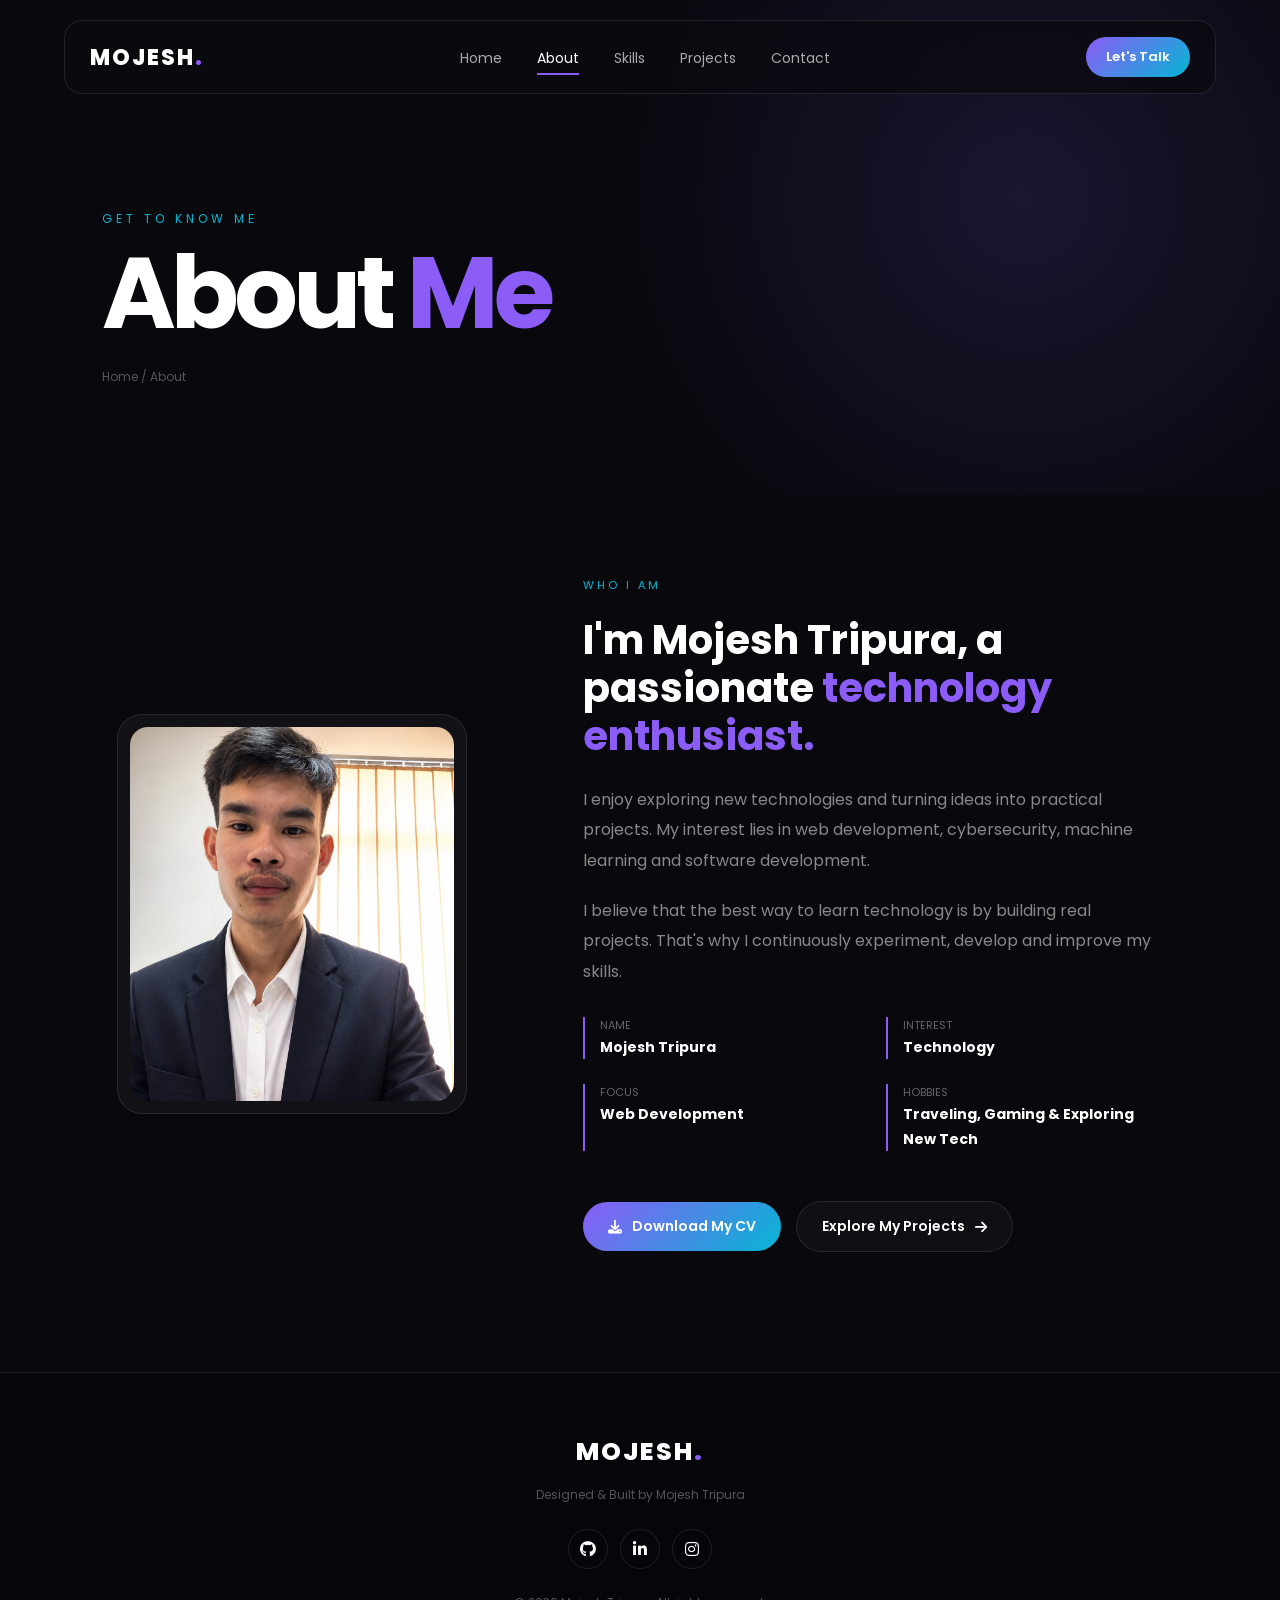
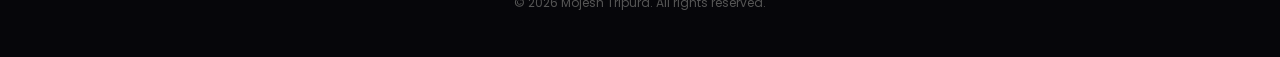
==== about.html @ d838a6d7 "Initial portfolio website" ====
<!DOCTYPE html>
<html lang="en">

<head>

    <meta charset="UTF-8">

    <meta name="viewport"
          content="width=device-width, initial-scale=1.0">

    <meta name="description"
          content="About Mojesh Tripura - Technology Enthusiast, Python Developer and Web Developer">

    <title>About | Mojesh Tripura</title>


    <!-- ================= GOOGLE FONT ================= -->

    <link rel="preconnect"
          href="https://fonts.googleapis.com">

    <link rel="preconnect"
          href="https://fonts.gstatic.com"
          crossorigin>

    <link href="https://fonts.googleapis.com/css2?family=Poppins:wght@400;500;600;700;800&display=swap"
          rel="stylesheet">


    <!-- ================= FONT AWESOME ================= -->

    <link rel="stylesheet"
          href="https://cdnjs.cloudflare.com/ajax/libs/font-awesome/6.5.2/css/all.min.css">


    <!-- ================= YOUR CSS ================= -->

    <link rel="stylesheet"
          href="style.css">

</head>


<body>


<!-- =====================================================
     HEADER / NAVBAR
===================================================== -->

<header class="site-header">

    <nav class="navbar">


        <!-- LOGO -->

        <a href="index.html"
           class="logo">

            MOJESH<span>.</span>

        </a>


        <!-- ================= NAVIGATION ================= -->

        <ul class="nav-links"
            id="navLinks">


            <li>

                <a href="index.html">

                    Home

                </a>

            </li>


            <li>

                <a href="about.html"
                   class="active">

                    About

                </a>

            </li>


            <li>

                <a href="skills.html">

                    Skills

                </a>

            </li>


            <li>

                <a href="projects.html">

                    Projects

                </a>

            </li>


            <li>

                <a href="contact.html">

                    Contact

                </a>

            </li>


        </ul>


        <!-- ================= LET'S TALK ================= -->

        <a href="contact.html"
           class="nav-btn">

            Let's Talk

        </a>


        <!-- ================= MOBILE MENU ================= -->

        <button
            type="button"
            class="menu-btn"
            id="menuBtn"
            aria-label="Open navigation menu">

            <i class="fas fa-bars"></i>

        </button>


    </nav>

</header>



<!-- =====================================================
     PAGE HEADER
===================================================== -->

<section class="page-header">


    <p>
        GET TO KNOW ME
    </p>


    <h1>

        About

        <span>
            Me
        </span>

    </h1>


    <!-- ================= BREADCRUMB ================= -->

    <div class="breadcrumb">


        <a href="index.html">

            Home

        </a>


        <span>
            /
        </span>


        <span>
            About
        </span>


    </div>


</section>



<!-- =====================================================
     ABOUT CONTENT
===================================================== -->

<section class="about-page">


    <!-- ================= PROFILE IMAGE ================= -->

    <div class="about-image">


        <div class="image-box">


            <div class="image-placeholder">


                <img
                    src="images/mojesh.jpg"
                    alt="Mojesh Tripura">


            </div>


        </div>


    </div>



    <!-- ================= ABOUT TEXT ================= -->

    <div class="about-content">


        <p class="about-label">

            WHO I AM

        </p>



        <h2>

            I'm Mojesh Tripura,

            a passionate

            <span>
                technology enthusiast.
            </span>

        </h2>



        <p>

            I enjoy exploring new technologies
            and turning ideas into practical
            projects.

            My interest lies in web development,
            cybersecurity, machine learning and
            software development.

        </p>



        <p>

            I believe that the best way to learn
            technology is by building real
            projects.

            That's why I continuously experiment,
            develop and improve my skills.

        </p>



        <!-- ================= PERSONAL INFO ================= -->

        <div class="about-info">


            <div>

                <span>
                    Name
                </span>

                <strong>
                    Mojesh Tripura
                </strong>

            </div>



            <div>

                <span>
                    Interest
                </span>

                <strong>
                    Technology
                </strong>

            </div>



            <div>

                <span>
                    Focus
                </span>

                <strong>
                    Web Development
                </strong>

            </div>



            <div>

                <span>
                    Hobbies
                </span>

                <strong>
                    Traveling, Gaming & Exploring New Tech
                </strong>

            </div>


        </div>



        <!-- =================================================
             BUTTONS
        ================================================= -->

        <div class="about-buttons">


            <!-- DOWNLOAD CV -->

            <a
                href="cv/Mojesh_Tripura_CV.pdf"
                class="btn primary-btn"
                download>

                <i class="fas fa-download"></i>

                Download My CV

            </a>



            <!-- PROJECTS -->

            <a
                href="projects.html"
                class="btn secondary-btn">

                Explore My Projects

                <i class="fas fa-arrow-right"></i>

            </a>


        </div>


    </div>


</section>



<!-- =====================================================
     FOOTER
===================================================== -->

<footer>


    <div class="footer-logo">

        MOJESH<span>.</span>

    </div>


    <p>

        Designed & Built by Mojesh Tripura

    </p>


    <!-- SOCIAL MEDIA -->

    <div class="footer-social">


        <a
            href="https://github.com/YOUR_USERNAME"
            target="_blank"
            rel="noopener noreferrer"
            aria-label="GitHub">

            <i class="fab fa-github"></i>

        </a>


        <a
            href="https://www.linkedin.com/in/YOUR_USERNAME/"
            target="_blank"
            rel="noopener noreferrer"
            aria-label="LinkedIn">

            <i class="fab fa-linkedin-in"></i>

        </a>


        <a
            href="https://www.instagram.com/YOUR_USERNAME/"
            target="_blank"
            rel="noopener noreferrer"
            aria-label="Instagram">

            <i class="fab fa-instagram"></i>

        </a>


    </div>


    <p class="copyright">

        © 2026 Mojesh Tripura.
        All rights reserved.

    </p>


</footer>



<!-- =====================================================
     JAVASCRIPT
===================================================== -->

<script src="script.js"></script>


</body>

</html>
---- style.css ----
/* =========================
   RESET
========================= */

* {
    margin: 0;
    padding: 0;
    box-sizing: border-box;
}

html {
    scroll-behavior: smooth;
}

body {
    font-family: "Poppins", sans-serif;
    background: #08080d;
    color: #ffffff;
    overflow-x: hidden;
}

a {
    text-decoration: none;
    color: inherit;
}

ul {
    list-style: none;
}


/* =========================
   VARIABLES
========================= */

:root {
    --bg: #08080d;
    --bg2: #0e0e16;
    --card: rgba(255,255,255,0.04);
    --border: rgba(255,255,255,0.1);
    --primary: #8b5cf6;
    --secondary: #06b6d4;
    --text: #ffffff;
    --muted: #a1a1aa;
}


/* =========================
   LOADER
========================= */

#loader {
    position: fixed;
    inset: 0;
    background: #08080d;
    z-index: 99999;
    display: flex;
    align-items: center;
    justify-content: center;
}

.loader-text {
    font-size: 70px;
    font-weight: 800;
    letter-spacing: -5px;
    animation: loaderPulse 1.2s infinite alternate;
}

.loader-text span {
    color: var(--primary);
}

@keyframes loaderPulse {

    from {
        transform: scale(0.8);
        opacity: .4;
    }

    to {
        transform: scale(1);
        opacity: 1;
    }

}


/* =========================
   CUSTOM CURSOR
========================= */

.cursor {
    width: 8px;
    height: 8px;
    background: white;
    border-radius: 50%;
    position: fixed;
    pointer-events: none;
    z-index: 9999;
    transform: translate(-50%, -50%);
}

.cursor-follower {
    width: 35px;
    height: 35px;
    border: 1px solid rgba(139,92,246,.8);
    border-radius: 50%;
    position: fixed;
    pointer-events: none;
    z-index: 9998;
    transform: translate(-50%, -50%);
    transition: .1s;
}

@media(max-width: 768px) {

    .cursor,
    .cursor-follower {
        display: none;
    }

}


/* =========================
   NAVBAR
========================= */

header {
    position: fixed;
    top: 0;
    width: 100%;
    z-index: 1000;
}

.navbar {
    width: 90%;
    max-width: 1250px;
    margin: 20px auto;
    padding: 16px 25px;

    display: flex;
    align-items: center;
    justify-content: space-between;

    background: rgba(10,10,16,.7);
    backdrop-filter: blur(20px);

    border: 1px solid var(--border);
    border-radius: 18px;

    transition: .3s;
}

.logo {
    font-size: 22px;
    font-weight: 800;
    letter-spacing: 2px;
}

.logo span {
    color: var(--primary);
}

.nav-links {
    display: flex;
    gap: 35px;
}

.nav-links a {
    color: #aaa;
    font-size: 14px;
    position: relative;
    transition: .3s;
}

.nav-links a:hover,
.nav-links a.active {
    color: white;
}

.nav-links a::after {
    content: "";
    position: absolute;
    left: 0;
    bottom: -7px;
    width: 0;
    height: 2px;
    background: var(--primary);
    transition: .3s;
}

.nav-links a:hover::after,
.nav-links a.active::after {
    width: 100%;
}

.nav-btn {
    padding: 10px 20px;
    border-radius: 30px;
    background: linear-gradient(135deg,var(--primary),var(--secondary));
    font-size: 13px;
    font-weight: 600;
}

.menu-btn {
    display: none;
    font-size: 22px;
}


/* =========================
   HERO
========================= */

.hero {
    min-height: 100vh;
    display: flex;
    align-items: center;
    position: relative;
    padding: 130px 8% 80px;
    overflow: hidden;
}

.hero-bg {
    position: absolute;
    width: 600px;
    height: 600px;
    right: -150px;
    top: 100px;

    background:
        radial-gradient(
            circle,
            rgba(139,92,246,.25),
            transparent 65%
        );

    filter: blur(20px);
}

.hero-content {
    position: relative;
    z-index: 2;
    max-width: 760px;
}

.small-heading {
    display: flex;
    align-items: center;
    gap: 12px;

    color: var(--secondary);
    letter-spacing: 4px;
    font-size: 12px;
    font-weight: 600;

    margin-bottom: 20px;
}

.line {
    width: 45px;
    height: 2px;
    background: var(--secondary);
}

.hero h1 {
    font-size: clamp(60px, 9vw, 125px);
    line-height: .9;
    letter-spacing: -6px;
    font-weight: 800;
}

.hero h1 span {
    display: block;

    background: linear-gradient(
        90deg,
        #ffffff,
        var(--primary),
        var(--secondary)
    );

    -webkit-background-clip: text;
    color: transparent;

    background-size: 200%;
    animation: gradientMove 4s infinite alternate;
}

@keyframes gradientMove {

    from {
        background-position: 0%;
    }

    to {
        background-position: 100%;
    }

}

.hero h2 {
    margin-top: 35px;
    font-size: 25px;
    color: #aaa;
    font-weight: 500;
}

.hero h2 span {
    color: white;
    border-right: 2px solid var(--primary);
    padding-right: 5px;
}

.hero-description {
    max-width: 600px;
    color: #8e8e98;
    line-height: 1.8;
    margin-top: 25px;
}

.hero-buttons {
    display: flex;
    gap: 15px;
    margin-top: 35px;
}

.btn {
    padding: 14px 25px;
    border-radius: 30px;
    display: inline-flex;
    align-items: center;
    gap: 10px;
    font-size: 14px;
    font-weight: 600;
    transition: .3s;
}

.primary-btn {
    background: linear-gradient(
        135deg,
        var(--primary),
        var(--secondary)
    );
}

.primary-btn:hover {
    transform: translateY(-4px);
    box-shadow: 0 15px 40px rgba(139,92,246,.3);
}

.secondary-btn {
    border: 1px solid var(--border);
    background: rgba(255,255,255,.03);
}

.secondary-btn:hover {
    border-color: var(--primary);
    transform: translateY(-4px);
}

.social-icons {
    display: flex;
    gap: 12px;
    margin-top: 30px;
}

.social-icons a {
    width: 42px;
    height: 42px;
    border: 1px solid var(--border);
    border-radius: 50%;

    display: flex;
    align-items: center;
    justify-content: center;

    color: #aaa;

    transition: .3s;
}

.social-icons a:hover {
    color: white;
    border-color: var(--primary);
    transform: translateY(-5px);
}


/* =========================
   HERO CODE CARD
========================= */

.hero-card {
    position: absolute;
    right: 8%;
    top: 30%;

    width: 380px;

    animation: float 5s ease-in-out infinite;

    z-index: 2;
}

@keyframes float {

    0%,100% {
        transform: translateY(0);
    }

    50% {
        transform: translateY(-20px);
    }

}

.card-top {
    background: rgba(255,255,255,.05);
    border: 1px solid var(--border);

    padding: 12px 18px;

    border-radius: 15px 15px 0 0;

    font-size: 11px;
    color: #aaa;
}

.status-dot {
    display: inline-block;

    width: 8px;
    height: 8px;

    background: #22c55e;
    border-radius: 50%;

    margin-right: 8px;

    box-shadow: 0 0 10px #22c55e;
}

.code-window {
    background: #0d0d14;
    border: 1px solid var(--border);
    border-top: none;

    border-radius: 0 0 15px 15px;

    padding: 20px;
}

.code-header {
    display: flex;
    gap: 7px;
    margin-bottom: 25px;
}

.code-header span {
    width: 10px;
    height: 10px;
    border-radius: 50%;
    background: #444;
}

.code-content {
    font-family: monospace;
    line-height: 2;
    font-size: 13px;
    color: #aaa;
}

.purple {
    color: #c084fc;
}

.green {
    color: #4ade80;
}

.blue {
    color: #38bdf8;
}

.scroll-down {
    position: absolute;
    bottom: 35px;
    left: 8%;

    display: flex;
    align-items: center;
    gap: 10px;

    color: #777;
    font-size: 10px;
    letter-spacing: 3px;
}

.scroll-down i {
    animation: scrollArrow 1.5s infinite;
}

@keyframes scrollArrow {

    0%,100% {
        transform: translateY(0);
    }

    50% {
        transform: translateY(8px);
    }

}


/* =========================
   SECTIONS
========================= */

.section {
    padding: 120px 8%;
    max-width: 1400px;
    margin: auto;
}

.section-title {
    margin-bottom: 70px;
}

.section-title p {
    color: var(--secondary);
    letter-spacing: 4px;
    font-size: 11px;
    margin-bottom: 10px;
}

.section-title h2 {
    font-size: clamp(40px,5vw,65px);
    letter-spacing: -3px;
}

.section-title h2 span {
    color: var(--primary);
}


/* =========================
   ABOUT
========================= */

.about-container {
    display: grid;
    grid-template-columns: .8fr 1.2fr;
    gap: 80px;
    align-items: center;
}

.image-box {
    position: relative;
    width: 350px;
    height: 400px;
    border: 1px solid var(--border);
    border-radius: 25px;
    padding: 12px;
    background: var(--card);
}

.image-placeholder {
    width: 100%;
    height: 100%;

    border-radius: 18px;

    display: flex;
    align-items: center;
    justify-content: center;

    font-size: 100px;
    color: #333;

    background:
        radial-gradient(
            circle at center,
            #242433,
            #0d0d14
        );
}

.experience-card {
    position: absolute;
    right: -40px;
    bottom: 30px;

    padding: 18px 25px;

    background: #15151e;
    border: 1px solid var(--border);

    border-radius: 15px;

    display: flex;
    align-items: center;
    gap: 15px;

    box-shadow: 0 20px 50px rgba(0,0,0,.5);
}

.experience-card strong {
    font-size: 35px;
    color: var(--primary);
}

.experience-card span {
    font-size: 11px;
    color: #aaa;
}

.about-content h3 {
    font-size: 35px;
    line-height: 1.2;
    margin-bottom: 25px;
}

.about-content h3 span {
    color: var(--primary);
}

.about-content p {
    color: #888;
    line-height: 1.9;
    margin-bottom: 20px;
}

.about-info {
    margin-top: 30px;

    display: grid;
    grid-template-columns: 1fr 1fr;
    gap: 25px;
}

.about-info div {
    border-left: 2px solid var(--primary);
    padding-left: 15px;
}

.about-info span {
    display: block;
    font-size: 11px;
    color: #666;
    text-transform: uppercase;
}

.about-info strong {
    font-size: 14px;
}


/* =========================
   SKILLS
========================= */

.skills-section {
    max-width: none;
    background: #0b0b11;
}

.skills-container {
    max-width: 1250px;
    margin: auto;

    display: grid;
    grid-template-columns: repeat(3,1fr);
    gap: 20px;
}

.skill-card {
    padding: 30px;

    background: var(--card);
    border: 1px solid var(--border);

    border-radius: 20px;

    transition: .4s;
}

.skill-card:hover {
    transform: translateY(-10px);
    border-color: rgba(139,92,246,.5);
    box-shadow: 0 20px 50px rgba(0,0,0,.3);
}

.skill-icon {
    width: 55px;
    height: 55px;

    border-radius: 15px;

    display: flex;
    align-items: center;
    justify-content: center;

    background: rgba(139,92,246,.1);

    color: var(--primary);

    font-size: 25px;

    margin-bottom: 20px;
}

.skill-card h3 {
    margin-bottom: 10px;
}

.skill-card p {
    color: #777;
    font-size: 13px;
    line-height: 1.7;
}

.skill-bar {
    height: 4px;
    background: #222;
    margin-top: 20px;
    border-radius: 10px;
    overflow: hidden;
}

.skill-bar span {
    display: block;
    height: 100%;
    background: linear-gradient(
        90deg,
        var(--primary),
        var(--secondary)
    );
}


/* =========================
   PROJECTS
========================= */

.projects-container {
    display: grid;
    grid-template-columns: repeat(2,1fr);
    gap: 30px;
}

.project-card {
    background: var(--card);
    border: 1px solid var(--border);
    border-radius: 25px;
    overflow: hidden;
    transition: .4s;
}

.project-card:hover {
    transform: translateY(-10px);
    border-color: rgba(139,92,246,.4);
}

.project-image {
    height: 250px;
    position: relative;

    display: flex;
    align-items: center;
    justify-content: center;

    font-size: 70px;

    overflow: hidden;
}

.project-image::before {
    content: "";
    position: absolute;
    width: 250px;
    height: 250px;
    border-radius: 50%;

    background: rgba(139,92,246,.2);
    filter: blur(50px);
}

.project-image i {
    position: relative;
    z-index: 2;
    color: rgba(255,255,255,.8);
}

.project-one {
    background: linear-gradient(135deg,#17152b,#0b2026);
}

.project-two {
    background: linear-gradient(135deg,#21152d,#0e2025);
}

.project-three {
    background: linear-gradient(135deg,#171f31,#15152a);
}

.project-four {
    background: linear-gradient(135deg,#24182c,#101b2a);
}

.project-number {
    position: absolute;
    top: 20px;
    left: 25px;

    font-size: 12px;
    color: #777;
}

.project-content {
    padding: 30px;
}

.project-content > span {
    font-size: 11px;
    color: var(--secondary);
    text-transform: uppercase;
    letter-spacing: 2px;
}

.project-content h3 {
    font-size: 25px;
    margin: 10px 0;
}

.project-content p {
    color: #777;
    line-height: 1.8;
    font-size: 13px;
}

.project-tech {
    display: flex;
    gap: 8px;
    margin: 20px 0;
}

.project-tech span {
    padding: 6px 10px;
    background: rgba(255,255,255,.05);
    border-radius: 5px;
    font-size: 10px;
    color: #aaa;
}

.project-link {
    color: white;
    font-size: 12px;
    display: flex;
    gap: 10px;
    align-items: center;
}

.project-link:hover {
    color: var(--primary);
}


/* =========================
   STATS
========================= */

.stats-section {
    padding: 70px 8%;

    display: grid;
    grid-template-columns: repeat(4,1fr);

    background:
        linear-gradient(
            90deg,
            rgba(139,92,246,.08),
            rgba(6,182,212,.08)
        );

    border-top: 1px solid var(--border);
    border-bottom: 1px solid var(--border);
}

.stat {
    text-align: center;
}

.stat strong {
    display: block;
    font-size: 50px;

    background: linear-gradient(
        90deg,
        var(--primary),
        var(--secondary)
    );

    -webkit-background-clip: text;
    color: transparent;
}

.stat span {
    color: #777;
    font-size: 12px;
}


/* =========================
   CONTACT
========================= */

.contact-container {
    display: grid;
    grid-template-columns: .8fr 1.2fr;
    gap: 80px;
}

.contact-info h3 {
    font-size: 45px;
    line-height: 1.1;
    margin-bottom: 20px;
}

.contact-info > p {
    color: #777;
    line-height: 1.8;
    margin-bottom: 35px;
}

.contact-item {
    display: flex;
    align-items: center;
    gap: 15px;
    margin: 25px 0;
}

.contact-icon {
    width: 50px;
    height: 50px;

    border-radius: 12px;

    background: rgba(139,92,246,.1);

    color: var(--primary);

    display: flex;
    align-items: center;
    justify-content: center;
}

.contact-item span {
    display: block;
    color: #666;
    font-size: 11px;
}

.contact-item strong {
    font-size: 13px;
}

.contact-form {
    padding: 35px;

    background: var(--card);
    border: 1px solid var(--border);

    border-radius: 25px;
}

.input-group {
    position: relative;
    margin-bottom: 30px;
}

.input-group input,
.input-group textarea {
    width: 100%;

    background: transparent;

    border: none;
    border-bottom: 1px solid #333;

    padding: 15px 0;

    color: white;

    outline: none;

    font-family: inherit;
}

.input-group label {
    position: absolute;
    left: 0;
    top: 15px;

    color: #666;
    font-size: 13px;

    pointer-events: none;

    transition: .3s;
}

.input-group input:focus ~ label,
.input-group input:valid ~ label,
.input-group textarea:focus ~ label,
.input-group textarea:valid ~ label {
    top: -10px;
    font-size: 10px;
    color: var(--primary);
}

.input-group input:focus,
.input-group textarea:focus {
    border-color: var(--primary);
}

#form-message {
    margin-top: 15px;
    font-size: 12px;
}


/* =========================
   FOOTER
========================= */

footer {
    padding: 60px 8% 30px;

    text-align: center;

    border-top: 1px solid var(--border);

    background: #06060a;
}

.footer-logo {
    font-size: 25px;
    font-weight: 800;
    letter-spacing: 2px;
}

.footer-logo span {
    color: var(--primary);
}

footer > p {
    color: #555;
    font-size: 12px;
    margin: 15px 0;
}

.footer-social {
    display: flex;
    justify-content: center;
    gap: 12px;
    margin: 25px 0;
}

.footer-social a {
    width: 40px;
    height: 40px;

    border: 1px solid var(--border);
    border-radius: 50%;

    display: flex;
    align-items: center;
    justify-content: center;

    transition: .3s;
}

.footer-social a:hover {
    background: var(--primary);
    transform: translateY(-4px);
}


/* =========================
   BACK TO TOP
========================= */

#backToTop {
    position: fixed;
    right: 25px;
    bottom: 25px;

    width: 45px;
    height: 45px;

    border: none;
    border-radius: 50%;

    background: linear-gradient(
        135deg,
        var(--primary),
        var(--secondary)
    );

    color: white;

    cursor: pointer;

    opacity: 0;
    visibility: hidden;

    transition: .3s;

    z-index: 100;
}

#backToTop.show {
    opacity: 1;
    visibility: visible;
}


/* =========================
   SCROLL ANIMATION
========================= */

.section,
.project-card,
.skill-card,
.stat {
    opacity: 0;
    transform: translateY(40px);
    transition: 1s;
}

.reveal {
    opacity: 1;
    transform: translateY(0);
}


/* =========================
   MOBILE
========================= */
/* =====================================================
   MOBILE NAVIGATION - FINAL FIX
===================================================== */

.menu-btn {
    display: none;

    width: 45px;
    height: 45px;

    align-items: center;
    justify-content: center;

    background: transparent;

    color: #ffffff;

    border: 1px solid rgba(255,255,255,0.2);

    border-radius: 10px;

    font-size: 20px;

    cursor: pointer;

    position: relative;

    z-index: 10001;

    padding: 0;

    outline: none;
}


/* Hover */

.menu-btn:hover {
    color: var(--primary);

    border-color: var(--primary);
}


/* =====================================================
   MOBILE
===================================================== */

@media screen and (max-width: 768px) {

    .navbar {
        position: relative;

        display: flex;

        align-items: center;

        justify-content: space-between;
    }


    /* Show hamburger */

    .menu-btn {
        display: flex !important;
    }


    /* Hide Let's Talk */

    .nav-btn {
        display: none !important;
    }


    /* Mobile navigation */

    .nav-links {

        display: none !important;

        position: absolute;

        top: calc(100% + 10px);

        right: 0;

        width: 240px;

        padding: 12px;

        margin: 0;

        flex-direction: column;

        align-items: stretch;

        gap: 5px;

        background: #11111a;

        border: 1px solid rgba(255,255,255,0.12);

        border-radius: 15px;

        box-shadow:
            0 20px 60px rgba(0,0,0,0.6);

        z-index: 10000;

        list-style: none;
    }


    /* OPEN MENU */

    .nav-links.active {

        display: flex !important;

        animation: mobileMenuAnimation 0.25s ease;

    }


    .nav-links li {

        width: 100%;

        display: block;

    }


    .nav-links li a {

        display: block;

        width: 100%;

        padding: 14px 16px;

        color: #ffffff;

        text-decoration: none;

        border-radius: 9px;

        box-sizing: border-box;

    }


    .nav-links li a:hover {

        background: rgba(139,92,246,0.15);

        color: var(--primary);

    }


    /* Active page */

    .nav-links li a.active {

        color: var(--primary);

        background: rgba(139,92,246,0.1);

    }

}


@keyframes mobileMenuAnimation {

    from {

        opacity: 0;

        transform: translateY(-10px);

    }

    to {

        opacity: 1;

        transform: translateY(0);

    }

}
/* =========================
   INDIVIDUAL PAGE HEADER
========================= */

.page-header {

    min-height: 55vh;

    padding: 180px 8% 80px;

    display: flex;

    flex-direction: column;

    justify-content: center;

    align-items: flex-start;

    background:
        radial-gradient(
            circle at 80% 40%,
            rgba(139,92,246,.15),
            transparent 40%
        );

}

.page-header > p:first-child {

    color: var(--secondary);

    font-size: 12px;

    letter-spacing: 4px;

    margin-bottom: 15px;

}

.page-header h1 {

    font-size: clamp(55px,8vw,100px);

    line-height: 1;

    letter-spacing: -5px;

}

.page-header h1 span {

    color: var(--primary);

}

.breadcrumb {

    color: #555;

    font-size: 12px;

    margin-top: 25px;

}



/* =========================
   ABOUT PAGE
========================= */

.about-page {

    max-width: 1250px;

    margin: auto;

    padding: 80px 8% 120px;

    display: grid;

    grid-template-columns: .8fr 1.2fr;

    gap: 80px;

    align-items: center;

}

.about-label {

    color: var(--secondary) !important;

    letter-spacing: 3px;

    font-size: 11px;

}

.about-content h2 {

    font-size: 40px;

    line-height: 1.2;

    margin: 15px 0 25px;

}

.about-content h2 span {

    color: var(--primary);

}

.about-content .btn {

    margin-top: 20px;

}
.image-placeholder {

    width: 100%;
    height: 100%;

    border-radius: 18px;

    overflow: hidden;

    position: relative;

    background: #11111a;

}


.image-placeholder img {

    width: 100%;
    height: 100%;

    object-fit: cover;

    display: block;

    transition: transform .5s ease;

}


/* Zoom effect when hovering */

.image-placeholder:hover img {

    transform: scale(1.05);

}



/* =====================================================
   SKILLS PAGE - INTRO
===================================================== */

.skills-intro {

    max-width: 1100px;

    margin: auto;

    padding: 30px 8% 80px;

}

.skills-intro-content {

    max-width: 750px;

}

.skills-label {

    color: var(--secondary);

    font-size: 11px;

    letter-spacing: 3px;

    margin-bottom: 15px;

}

.skills-intro h2 {

    font-size: 42px;

    line-height: 1.2;

    margin-bottom: 20px;

}

.skills-intro h2 span {

    color: var(--primary);

}

.skills-intro p:last-child {

    color: #777;

    line-height: 1.9;

}



/* =====================================================
   SKILLS SECTION
===================================================== */

.skills-section-page {

    max-width: 1250px;

    margin: auto;

    padding: 90px 8%;

}

.dark-section {

    max-width: none;

    background: #0b0b11;

}

.skill-section-heading {

    display: flex;

    align-items: center;

    gap: 18px;

    margin-bottom: 50px;

}

.skill-section-heading p {

    color: var(--secondary);

    font-size: 10px;

    letter-spacing: 3px;

    margin-bottom: 5px;

}

.skill-section-heading h2 {

    font-size: 32px;

}

.heading-icon {

    width: 60px;

    height: 60px;

    border-radius: 16px;

    display: flex;

    align-items: center;

    justify-content: center;

    background: rgba(139,92,246,.1);

    border: 1px solid rgba(139,92,246,.2);

    color: var(--primary);

    font-size: 24px;

}



/* =====================================================
   ADVANCED SKILL CARDS
===================================================== */

.skills-grid {

    display: grid;

    grid-template-columns: repeat(2, 1fr);

    gap: 20px;

}

.advanced-skill-card {

    padding: 30px;

    background: var(--card);

    border: 1px solid var(--border);

    border-radius: 20px;

    transition: .4s;

    opacity: 0;

    transform: translateY(30px);

}

.advanced-skill-card.skill-visible {

    opacity: 1;

    transform: translateY(0);

}

.advanced-skill-card:hover {

    transform: translateY(-8px);

    border-color: rgba(139,92,246,.5);

    box-shadow:
        0 20px 50px rgba(0,0,0,.3);

}

.skill-card-top {

    display: flex;

    align-items: center;

    gap: 15px;

}

.big-skill-icon {

    width: 55px;

    height: 55px;

    border-radius: 15px;

    display: flex;

    align-items: center;

    justify-content: center;

    font-size: 25px;

    background: rgba(255,255,255,.04);

}

.html-icon {

    color: #f97316;

}

.css-icon {

    color: #38bdf8;

}

.js-icon {

    color: #facc15;

}

.python-icon {

    color: #60a5fa;

}

.cpp-icon {

    color: #a78bfa;

}

.sql-icon {

    color: #22d3ee;

}

.skill-card-top h3 {

    font-size: 17px;

}

.skill-card-top span {

    color: #666;

    font-size: 10px;

}

.skill-card-top strong {

    margin-left: auto;

    color: var(--primary);

    font-size: 13px;

}

.advanced-skill-card > p {

    color: #777;

    font-size: 12px;

    line-height: 1.7;

    margin: 20px 0;

}

.advanced-progress {

    height: 5px;

    background: #222;

    border-radius: 20px;

    overflow: hidden;

}

.advanced-progress span {

    display: block;

    width: 0;

    height: 100%;

    background: linear-gradient(
        90deg,
        var(--primary),
        var(--secondary)
    );

    border-radius: 20px;

    transition: width 1.5s ease;

}

.skill-tags {

    display: flex;

    gap: 7px;

    flex-wrap: wrap;

    margin-top: 20px;

}

.skill-tags span {

    padding: 6px 10px;

    background: rgba(255,255,255,.04);

    border-radius: 6px;

    color: #777;

    font-size: 9px;

}



/* =====================================================
   TECHNOLOGY CARDS
===================================================== */

.technology-grid {

    max-width: 1250px;

    margin: auto;

    display: grid;

    grid-template-columns: repeat(3, 1fr);

    gap: 20px;

}

.technology-card {

    padding: 30px;

    background: var(--card);

    border: 1px solid var(--border);

    border-radius: 20px;

    transition: .4s;

    opacity: 0;

    transform: translateY(30px);

}

.technology-card.skill-visible {

    opacity: 1;

    transform: translateY(0);

}

.technology-card:hover {

    transform: translateY(-8px);

    border-color: rgba(6,182,212,.4);

}

.technology-card > i {

    font-size: 30px;

    color: var(--secondary);

    margin-bottom: 20px;

}

.technology-card h3 {

    margin-bottom: 8px;

}

.technology-card p {

    color: #777;

    font-size: 12px;

    line-height: 1.7;

}



/* =====================================================
   SECURITY
===================================================== */

.security-grid {

    display: grid;

    grid-template-columns: repeat(4, 1fr);

    gap: 20px;

}

.security-card {

    padding: 30px;

    background: var(--card);

    border: 1px solid var(--border);

    border-radius: 20px;

    transition: .4s;

}

.security-card:hover {

    transform: translateY(-8px);

    border-color: rgba(139,92,246,.5);

}

.security-card-icon {

    width: 50px;

    height: 50px;

    border-radius: 14px;

    display: flex;

    align-items: center;

    justify-content: center;

    color: var(--primary);

    background: rgba(139,92,246,.1);

    margin-bottom: 20px;

}

.security-card h3 {

    font-size: 16px;

    margin-bottom: 10px;

}

.security-card p {

    color: #777;

    font-size: 12px;

    line-height: 1.7;

}



/* =====================================================
   MACHINE LEARNING
===================================================== */

.ml-container {

    max-width: 1100px;

    margin: auto;

    display: grid;

    grid-template-columns: 1fr 1fr;

    align-items: center;

    gap: 80px;

}

.ml-content h3 {

    font-size: 35px;

    line-height: 1.2;

    margin-bottom: 20px;

}

.ml-content h3 span {

    color: var(--primary);

}

.ml-content > p {

    color: #777;

    line-height: 1.8;

    font-size: 13px;

}

.ml-skills {

    display: grid;

    grid-template-columns: 1fr 1fr;

    gap: 15px;

    margin-top: 30px;

}

.ml-skills div {

    color: #aaa;

    font-size: 12px;

}

.ml-skills i {

    color: var(--secondary);

    margin-right: 8px;

}

.ml-visual {

    height: 350px;

    display: flex;

    align-items: center;

    justify-content: center;

    position: relative;

}

.brain-circle {

    width: 150px;

    height: 150px;

    border-radius: 50%;

    display: flex;

    align-items: center;

    justify-content: center;

    font-size: 60px;

    color: var(--primary);

    background: rgba(139,92,246,.1);

    border: 1px solid rgba(139,92,246,.4);

    box-shadow:
        0 0 70px rgba(139,92,246,.2);

    animation: brainFloat 4s ease-in-out infinite;

}

@keyframes brainFloat {

    0%, 100% {

        transform: translateY(0);

    }

    50% {

        transform: translateY(-15px);

    }

}

.orbit {

    position: absolute;

    border: 1px solid rgba(139,92,246,.2);

    border-radius: 50%;

    animation: orbitRotate 8s linear infinite;

}

.orbit-one {

    width: 250px;

    height: 250px;

}

.orbit-two {

    width: 330px;

    height: 330px;

    animation-duration: 12s;

}

@keyframes orbitRotate {

    from {

        transform: rotate(0deg);

    }

    to {

        transform: rotate(360deg);

    }

}



/* =====================================================
   TOOLS
===================================================== */

.tools-grid {

    display: grid;

    grid-template-columns: repeat(6, 1fr);

    gap: 15px;

}

.tool-card {

    min-height: 130px;

    display: flex;

    flex-direction: column;

    align-items: center;

    justify-content: center;

    gap: 15px;

    background: var(--card);

    border: 1px solid var(--border);

    border-radius: 18px;

    transition: .3s;

}

.tool-card:hover {

    transform: translateY(-6px);

    border-color: var(--primary);

}

.tool-card i {

    font-size: 28px;

    color: var(--primary);

}

.tool-card span {

    color: #aaa;

    font-size: 11px;

}



/* =====================================================
   SOFT SKILLS
===================================================== */

.soft-skills-section {

    padding: 100px 8%;

    background: #0b0b11;

}

.center-heading {

    justify-content: center;

}

.soft-skills {

    max-width: 1000px;

    margin: auto;

    display: grid;

    grid-template-columns: repeat(3, 1fr);

    gap: 15px;

}

.soft-skills div {

    padding: 22px;

    display: flex;

    align-items: center;

    gap: 15px;

    background: rgba(255,255,255,.03);

    border: 1px solid var(--border);

    border-radius: 15px;

    color: #aaa;

    font-size: 12px;

    transition: .3s;

}

.soft-skills div:hover {

    color: white;

    border-color: var(--primary);

    transform: translateX(5px);

}

.soft-skills i {

    color: var(--primary);

    font-size: 18px;

}



/* =====================================================
   CURRENTLY LEARNING
===================================================== */

.learning-section {

    padding: 120px 8%;

    background:
        radial-gradient(
            circle at 80% 50%,
            rgba(139,92,246,.12),
            transparent 40%
        );

}

.learning-content {

    max-width: 1100px;

    margin: auto;

}

.learning-content > p:first-child {

    color: var(--secondary);

    font-size: 11px;

    letter-spacing: 3px;

}

.learning-content h2 {

    font-size: 50px;

    margin: 15px 0;

}

.learning-content h2 span {

    color: var(--primary);

}

.learning-content > p {

    max-width: 650px;

    color: #777;

    line-height: 1.8;

    font-size: 13px;

}

.learning-list {

    max-width: 700px;

    margin-top: 40px;

}

.learning-list div {

    display: flex;

    align-items: center;

    padding: 18px 0;

    border-bottom: 1px solid var(--border);

    color: #aaa;

    font-size: 14px;

    transition: .3s;

}

.learning-list div:hover {

    color: white;

    padding-left: 10px;

}

.learning-list span {

    color: var(--primary);

    margin-right: 25px;

    font-size: 11px;

}

.learning-list i {

    margin-left: auto;

    color: #555;

}



/* =====================================================
   CTA
===================================================== */

.skills-cta {

    padding: 100px 8%;

    text-align: center;

    background: #0b0b11;

    border-top: 1px solid var(--border);

}

.skills-cta p {

    color: var(--secondary);

    letter-spacing: 3px;

    font-size: 10px;

    margin-bottom: 15px;

}

.skills-cta h2 {

    font-size: 45px;

    margin-bottom: 30px;

}

.skills-cta h2 span {

    color: var(--primary);

}



/* =====================================================
   RESPONSIVE
===================================================== */

@media(max-width:1000px) {

    .security-grid {

        grid-template-columns: repeat(2, 1fr);

    }

    .technology-grid {

        grid-template-columns: repeat(2, 1fr);

    }

    .tools-grid {

        grid-template-columns: repeat(3, 1fr);

    }

}


@media(max-width:768px) {

    .skills-grid {

        grid-template-columns: 1fr;

    }

    .technology-grid {

        grid-template-columns: 1fr;

    }

    .security-grid {

        grid-template-columns: 1fr;

    }

    .ml-container {

        grid-template-columns: 1fr;

    }

    .ml-visual {

        height: 300px;

    }

    .soft-skills {

        grid-template-columns: 1fr 1fr;

    }

}


@media(max-width:500px) {

    .skills-intro h2 {

        font-size: 32px;

    }

    .skill-section-heading h2 {

        font-size: 25px;

    }

    .tools-grid {

        grid-template-columns: 1fr 1fr;

    }

    .soft-skills {

        grid-template-columns: 1fr;

    }

    .ml-skills {

        grid-template-columns: 1fr;

    }

    .learning-content h2 {

        font-size: 38px;

    }

    .skills-cta h2 {

        font-size: 35px;

    }

}




/* =========================
   PROJECT PAGE
========================= */

.projects-page {

    max-width: 1250px;

    margin: auto;

    padding: 50px 8% 120px;

    display: grid;

    grid-template-columns: repeat(2,1fr);

    gap: 30px;

}



/* =========================
   CONTACT PAGE
========================= */

.contact-page {

    max-width: 1250px;

    margin: auto;

    padding: 50px 8% 120px;

    display: grid;

    grid-template-columns: .8fr 1.2fr;

    gap: 80px;

}

.contact-info h2 {

    font-size: 45px;

    line-height: 1.1;

    margin-bottom: 25px;

}

.contact-info h2 span {

    color: var(--primary);

}

.contact-info > p {

    color: #777;

    line-height: 1.8;

}



/* =========================
   PAGE RESPONSIVE
========================= */

@media(max-width:900px) {

    .about-page,
    .contact-page {

        grid-template-columns: 1fr;

    }

    .skills-page {

        grid-template-columns: repeat(2,1fr);

    }

}


@media(max-width:600px) {

    .page-header {

        min-height: 45vh;

        padding: 150px 7% 60px;

    }

    .page-header h1 {

        font-size: 55px;

    }

    .skills-page,
    .projects-page {

        grid-template-columns: 1fr;

    }

    .about-page,
    .contact-page {

        padding-left: 7%;

        padding-right: 7%;

    }

}

/* =========================
   ABOUT BUTTONS
========================= */

.about-buttons {

    display: flex;

    align-items: center;

    gap: 15px;

    margin-top: 30px;

    flex-wrap: wrap;

}


/* Download CV */

.about-buttons .primary-btn {

    position: relative;

    overflow: hidden;

}


/* Shine animation */

.about-buttons .primary-btn::before {

    content: "";

    position: absolute;

    top: 0;

    left: -100%;

    width: 50%;

    height: 100%;

    background: linear-gradient(
        90deg,
        transparent,
        rgba(255,255,255,.35),
        transparent
    );

    transform: skewX(-20deg);

    transition: .6s;

}


.about-buttons .primary-btn:hover::before {

    left: 150%;

}


.about-buttons .primary-btn:hover {

    transform: translateY(-5px);

    box-shadow:
        0 15px 35px rgba(139,92,246,.35);

}


/* Download icon */

.about-buttons .primary-btn i {

    transition: .3s;

}


.about-buttons .primary-btn:hover i {

    transform: translateY(4px);

}


/* Mobile */

@media(max-width:600px) {

    .about-buttons {

        flex-direction: column;

        align-items: flex-start;

    }

}
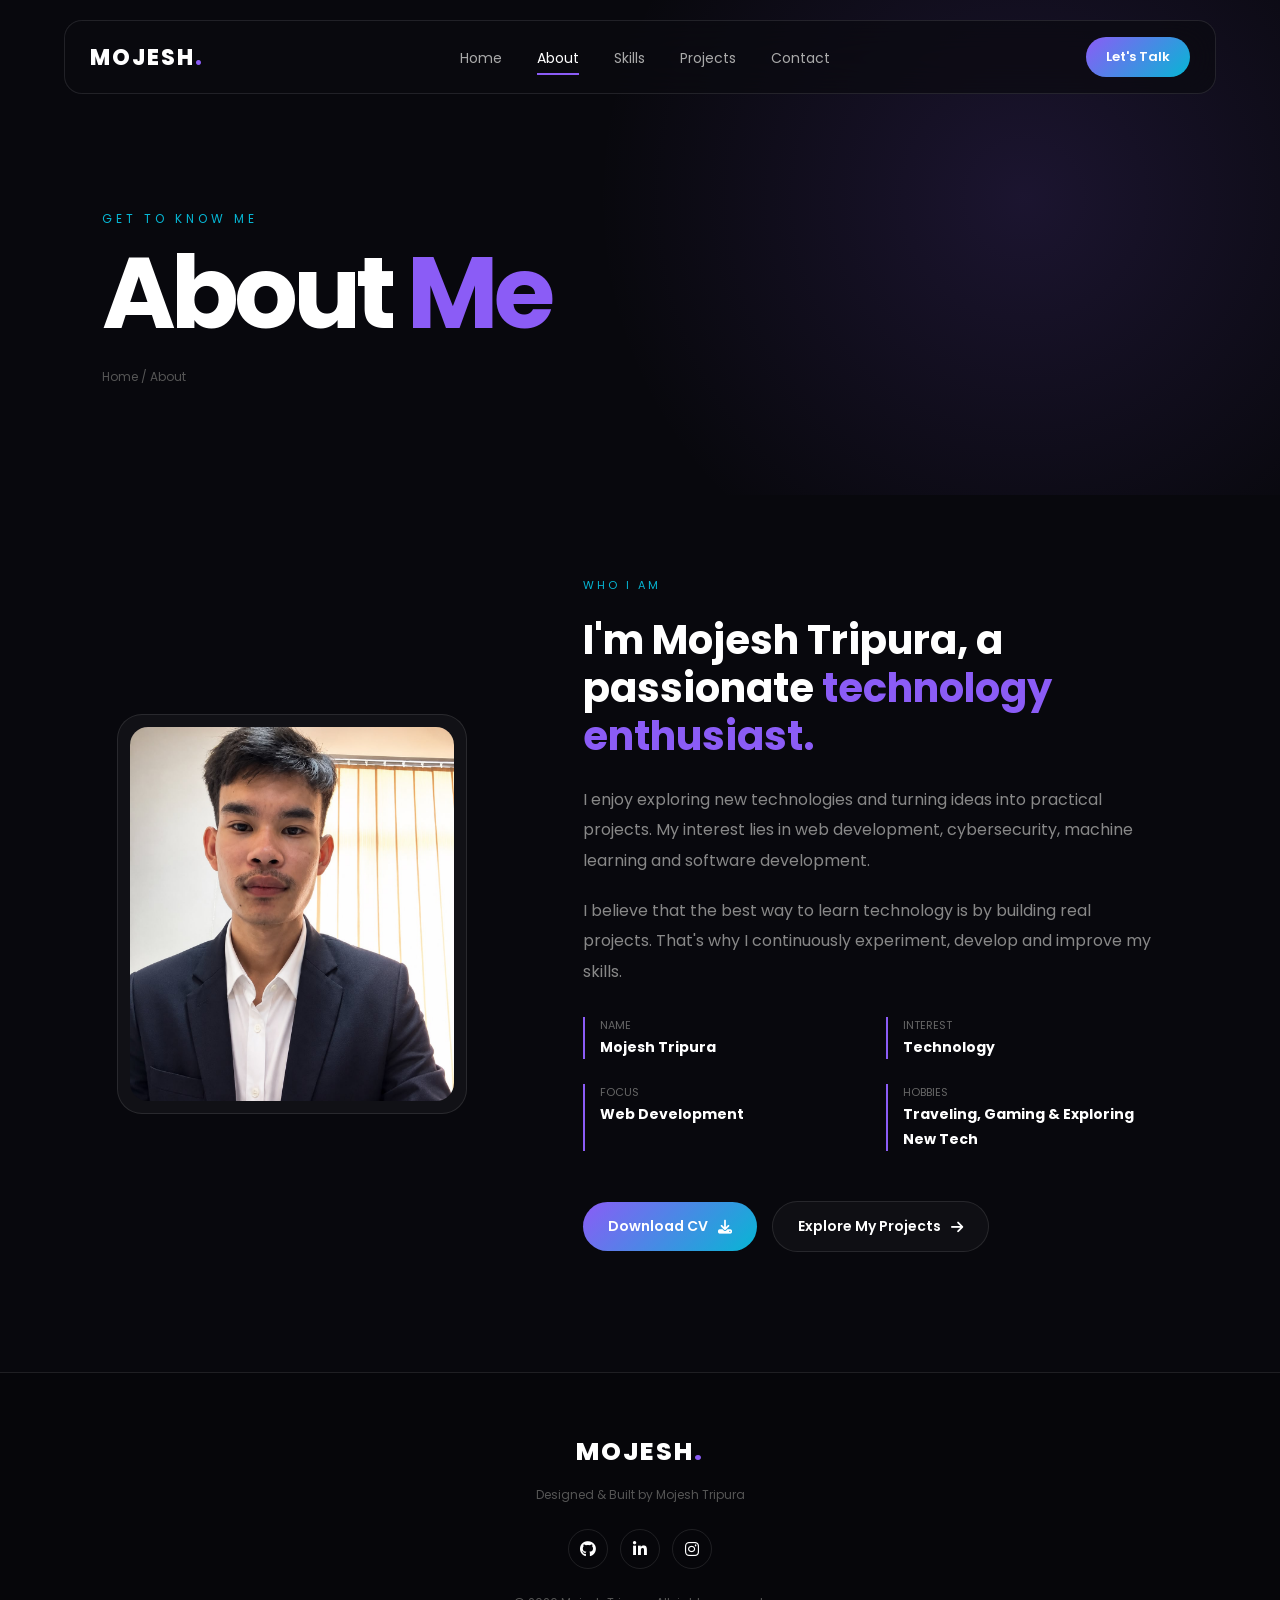
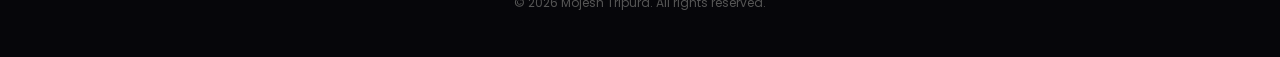
==== commit 6c228a3d: "Fix CV download path" ====
--- a/about.html
+++ b/about.html
@@ -369,16 +369,15 @@
 
             <!-- DOWNLOAD CV -->
 
-            <a
-                href="cv/Mojesh_Tripura_CV.pdf"
-                class="btn primary-btn"
-                download>
-
-                <i class="fas fa-download"></i>
-
-                Download My CV
-
-            </a>
+           <a href="CV/Mojesh_Tripura_CV.pdf"
+   class="btn primary-btn"
+   download="Mojesh_Tripura_CV.pdf">
+
+    Download CV
+
+    <i class="fas fa-download"></i>
+
+</a>
 
 
 
